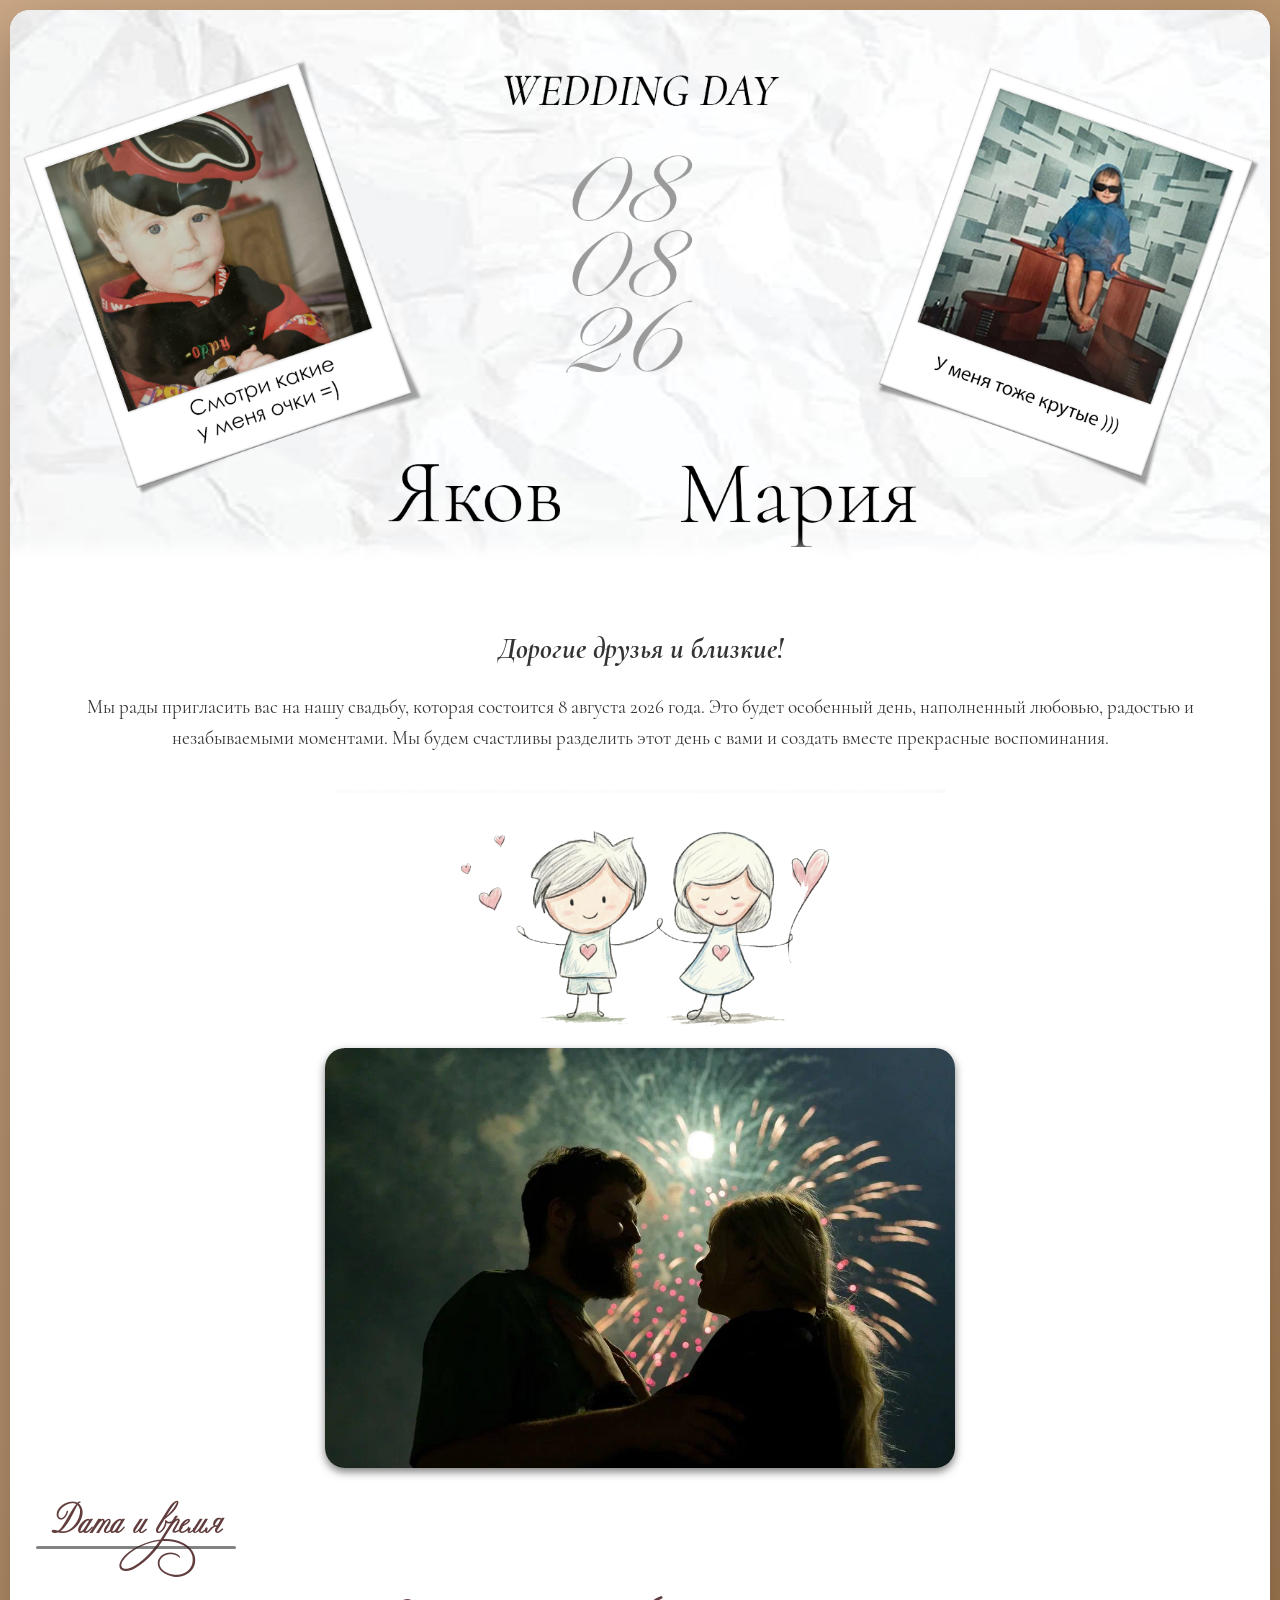
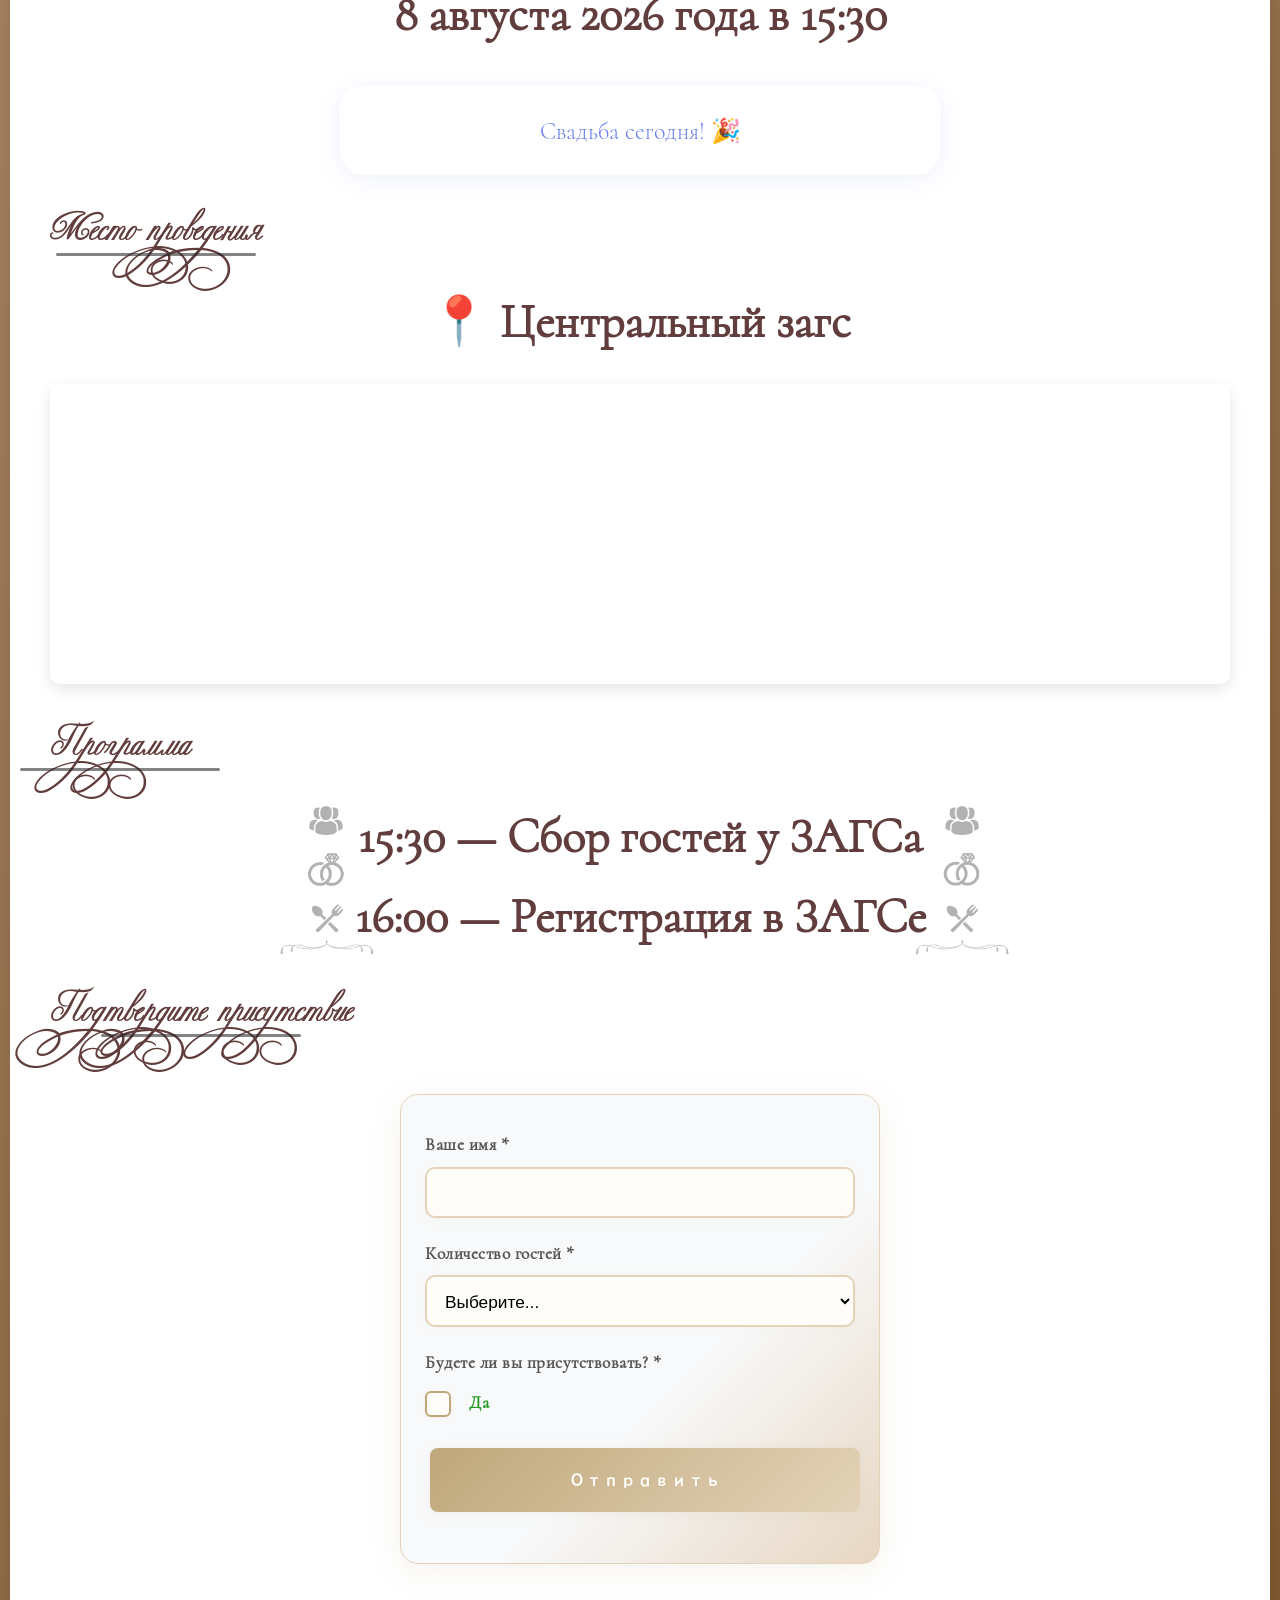
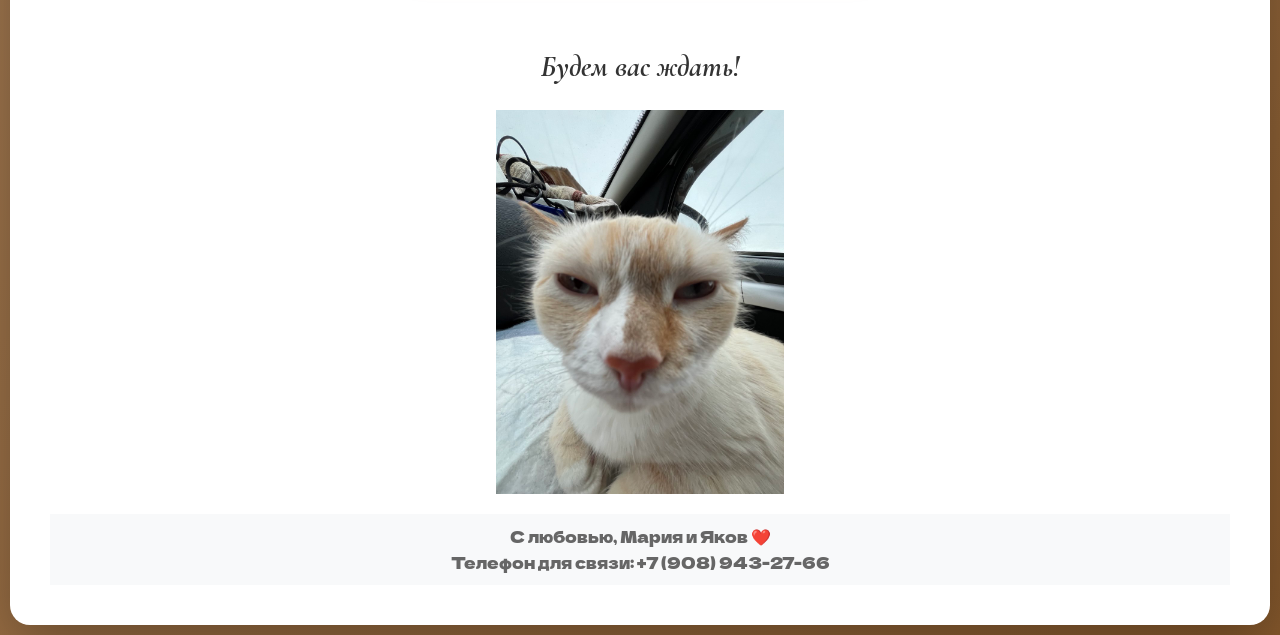
==== index.html @ e30c36a6 "FCommit" ====
<!DOCTYPE html>
<html lang="ru">
<head>
    <meta charset="UTF-8">
    <meta name="viewport" content="width=device-width, initial-scale=1.0">
    <title>Приглашение на свадьбу</title>
    
    <link rel="stylesheet" href="css/style.css">
</head>
<body>
    <div class="container">
        <!-- ХЕДЕР -->
        <div class="header">
            <div class="header-content">
                <!--<h1>Яков & Мария</h1>
                <p>Приглашают вас на нашу роспись</p> -->
            </div>
        </div>

        <!--    НЕБОЛЬШОЕ ПРИВЕТСВИЕ -->
        <div class="welcome">
            <h1>Дорогие друзья и близкие!</h1>
            <p>Мы рады пригласить вас на нашу свадьбу, которая состоится
                8 августа 2026 года. Это будет особенный день, наполненный любовью,
                радостью и незабываемыми моментами.
                Мы будем счастливы разделить этот день с вами и создать вместе прекрасные воспоминания.
            </p>
            <img src="images/Cheldren.png" alt="Дети" />
        </div>

        <!--    НЕБОЛЬШОЕ ПРИВЕТСВИЕ 2-->
            <div class="welcome_two">
                <img src="images/2Cat.jpg" alt='2Cat.jpg'>
            </div>


        <!-- КОНТЕНТ -->
        <div class="content">
            <!-- ДАТА И ВРЕМЯ -->
            <div class="section">
                <h2>Дата и время</h2>
                <p><strong>8 августа 2026 года в 15:30</strong></p>

                <!-- ТАЙМЕР -->
                <div class="timer" id="countdown">
                    <div class="timer-item">
                        <div class="timer-number" id="days">00</div>
                        <div class="timer-label">Дней</div>
                    </div>
                    <div class="timer-item">
                        <div class="timer-number" id="hours">00</div>
                        <div class="timer-label">Часов</div>
                    </div>
                    <div class="timer-item">
                        <div class="timer-number" id="minutes">00</div>
                        <div class="timer-label">Минут</div>
                    </div>
                    <div class="timer-item">
                        <div class="timer-number" id="seconds">00</div>
                        <div class="timer-label">Секунд</div>
                    </div>
                </div>
            </div>

            <!-- МЕСТО ПРОВЕДЕНИЯ -->
            <div class="section">
                <h2>Место проведения</h2>
                <p>📍 <strong>Центральный загс</strong></p>
                <p></p>
                <iframe 
                    class="map" 
                    src="https://www.google.com/maps/embed?pb=!1m18!1m12!1m3!1d1134.2975005679677!2d86.10061921760914!3d55.34761691725315!2m3!1f0!2f0!3f0!3m2!1i1024!2i768!4f13.1!3m3!1m2!1s0x42d80951a2f78921%3A0xef7cb208becdeedb!2z0JfQkNCT0KEg0KbQtdC90YLRgNCw0LvRjNC90L7Qs9C-INGA0LDQudC-0L3QsCDQsy4g0JrQtdC80LXRgNC-0LLQvg!5e0!3m2!1sru!2suk!4v1783356053910!5m2!1sru!2suk" width="600" height="450" style="border:0;" allowfullscreen="" loading="lazy" referrerpolicy="strict-origin-when-cross-origin">
                    frameborder="0" 
                    allowfullscreen>
                </iframe>
            </div>

            <!-- ПРОГРАММА -->
            <div class="section program">
                <h2>Программа</h2>
                <p><strong>15:30 — Сбор гостей у ЗАГСа </strong> </p>
                <p><strong>16:00 — Регистрация в ЗАГСе </strong></p>
            </div>

            <!-- ФОРМА ОТВЕТА -->
            <div class="section">
                <h2>Подтвердите присутствие</h2>
                <form class="rsvp-form" id="rsvpForm">
                    <div class="form-group">
                        <label for="name">Ваше имя *</label>
                        <input type="text" id="name" required>
                    </div>
                    <div class="form-group">
                        <label for="guests">Количество гостей *</label>
                        <select id="guests" required>
                            <option value="">Выберите...</option>
                            <option value="1">1 гость</option>
                            <option value="2">2 гостя</option>
                            <option value="3">3 гостя</option>
                            <option value="4">4 гостя</option>
                        </select>
                    </div>
                    <div class="form-group toggle-group">
                        <label for="attendanceToggle">Будете ли вы присутствовать? *</label>
                        <div class="toggle-switch">
                            <input type="checkbox" id="attendanceToggle" name="attendance" />
                            <label class="toggle-label" for="attendanceToggle">
                                <span class="toggle-inner"></span>
                                <span class="toggle-switch-text">
                                    <span class="yes">Да</span>
                                </span>
                            </label>
                        </div>
                    </div>
                    <div class="form-group toggle-group">
                    <button type="submit" class="submit-btn">Отправить</button>
                </form>
            </div>
        </div>

        <div class="welcome">
            <h1>Будем вас ждать!</h1>
            <img src="images/1Cat.jpg" alt="Снежинка" />
        </div>


        <!-- ФУТЕР -->
        <div class="footer">
            <p>С любовью, Мария и Яков ❤️</p>
            <p>Телефон для связи: +7 (908) 943-27-66</p>
        </div>
    </div>

    <!-- ПОДКЛЮЧЕНИЕ СКРИПТОВ -->
    <script src="js/script.js"></script>
</body>
</html>
---- css/style.css ----
/* ===== ПОДКЛЮЧЕНИЕ ШРИФТОВ ===== */
/* ===== ПОДКЛЮЧЕНИЕ ШРИФТОВ ===== */
@font-face {
    font-family: 'Caravan';
    src: url('../fonts/Caravan.otf') format('opentype');
    font-display: swap;
}


@font-face {
    font-family: 'La Diosa';
    src: url('../fonts/josefkpaneuropean2.otf') format('truetype');
    font-display: swap;
}
@font-face {
    font-family: 'UDDigiKyokashoStd';
    src: url('../fonts/UDDigiKyokashoStd-Bold.otf') format('truetype');
    font-display: swap;
}

@font-face {
    font-family: 'josefkpaneuropean2';
    src: url('../fonts/josefkpaneuropean2.otf') format('truetype');
    font-display: swap;
}

@font-face {
    font-family: 'DelaGothicOne-Regular';
    src: url('../fonts/DelaGothicOne-Regular.ttf') format('truetype');
    font-display: swap;
}

@font-face {
    font-family: 'ekaterinavelikayatwo';
    src: url('../fonts/ekaterinavelikayatwo.ttf') format('truetype');
    font-display: swap;
}

@font-face {
    font-family: 'Cormorant-BoldItalic';
    src: url('../fonts/Cormorant-BoldItalic.ttf') format('truetype');
    font-display: swap;
}
@font-face {
    font-family: 'Cormorant-Regular';
    src: url('../fonts/Cormorant-Regular.ttf') format('truetype');
    font-display: swap;
}
@font-face {
    font-family: 'Cormorant-Light';
    src: url('../fonts/Cormorant-Light.ttf') format('truetype');
    font-display: swap;
}

/* ===== СБРОС СТИЛЕЙ ===== */
* {
    margin: 0;
    padding: 0;
    box-sizing: border-box;
}

/* ===== ОСНОВНЫЕ СТИЛИ ===== */
body {
    font-family: 'DelaGothicOne-Regular';
    line-height: 1.6;
    color: #333;
    background: linear-gradient(135deg, #CCA987 0%, #85582C 100%);
    min-height: 100vh;
    padding: 10px;
}

.container {
    max-width: 100%;
    margin: 0 auto;
    background: white;
    border-radius: 20px;
    box-shadow: 0 20px 60px rgba(0,0,0,0.3);
    overflow: hidden;
}

/* ===== ХЕДЕР С ФОТО ===== */
.header {
    font-family: 'josefkpaneuropean2', 'Caravan', 'Segoe UI', Tahoma, Geneva, Verdana, sans-serif;
    position: relative;
    min-height: 220px;
    height: 45vw;
    max-height: 800px;
    aspect-ratio: 16/7;
    width: 100%;
    background-image: url(../images/Head.png);
    background-size: cover;
    background-position: center;
    background-repeat: no-repeat;
    display: flex;
    align-items: center;
    justify-content: center;
    text-align: center;
    color: white;
    transition: height 0.3s, min-height 0.3s;
}

.header::before {
    content: '';
    position: absolute;
    top: 0;
    left: 0;
    width: 100%;
    height: 100%;
    /*background: rgba(80, 45, 45, 0.565);*/
}

.header-content {
    position: relative;
    z-index: 1;
    padding: 20px;
}

.header h1 {
    font-family: 'Cormorant-Light';
    font-size: 5rem;
    line-height: 0.95;
    margin-bottom: 10px;
    text-shadow: 2px 2px 4px rgba(0,0,0,0.5);
}

.header p {
    font-family:  'Cormorant-Light', cursive;
    font-size: 2.5rem;
    line-height: 3;
    opacity: 0.7;
    text-shadow: 2px 2px 4px rgba(0,0,0,0.5);
}

/* Apply the josefkpaneuropean2 font to main headings */
h1, h2 {
    font-family: 'josefkpaneuropean2', 'La Diosa', 'Caravan', sans-serif;
}

/* ===== welcome ===== */
.welcome {
    display: flex;
    flex-direction: column;
    align-items: center;
    justify-content: flex-start;
    gap: 20px;
    min-height: 200px;
    height: auto;
    max-height: 800px;
    font-family: Cormorant-Regular;
    font-size: 1.5vw;
    padding: 40px 20px 20px 20px;
    text-align: center;
    box-sizing: border-box;
    word-break: break-word;
    overflow: hidden;
    
}
.welcome img {
    display: block;
    max-width: 100%;
    width: 50%;
    height: auto;
    margin: 0 auto;

    object-fit: contain;
    max-height: 30vw;
    
}

/* ===== welcome 2 ===== */

.welcome_two img{

    display: block;       /* Делаем картинку блочным элементом */
    margin: 0 auto;       /* Центрируем по горизонтали */
    border-radius: 20px;  /* Скругление углов (чем больше число, тем круглее) */
    box-shadow: 0 4px 8px rgba(0, 0, 0, 0.5); /* Тень: сдвиг, размытие, цвет */
    
    max-width: 50%;      /* Адаптивность */
    height: auto;         /* Сохранение пропорций */
}

@media (max-width: 1024px) {
    .welcome {
        font-size: 1.5rem;
        padding: 20px 10px 10px 10px;
        gap: 12px;
        max-height: 300px;
    }
    .welcome img {
        max-width: 60vw;
        max-height: 20vw;
        
    }
}

@media (max-width: 600px) {
    .welcome {
        font-size: 1rem;
        padding: 8px 2vw 2vw 2vw;
        gap: 6px;
        max-height: 180px;
    }
    .welcome img {
        max-width: 90vw;
        max-height: 30vw;
        border-radius: 8px;
    }
}

.welcome h1{
    font-family: Cormorant-BoldItalic;
    font-size: 150%;
}


/* ===== ОСНОВНОЙ КОНТЕНТ ===== */
.content {
    padding: 40px;
}

.section {
    margin-bottom: 40px;
}

.section h2 {
    font-family: 'ekaterinavelikayatwo';
    font-size: 1.8rem;
    color: #613d3d;
    margin-bottom: 20px;
    text-align: center;
    position: relative;
    display: inline-block;
}

.section h2::after {
    content: '';
    position: absolute;
    bottom: 5px;
    left: 50%;
    transform: translateX(-50%);
    width: 200px;
    height: 3px;
    background: rgba(36, 36, 36, 0.565);
    border-radius: 3px;
}

.section p {
    font-family: 'Cormorant-Light';
    margin-top: 3px;
    font-size: 3rem;
    text-align: center;
    color: #613d3d;
}

.section.section.program{
    background-image: url(../images/Disign_InformTime.png);
    background-size: cover;
    background-position: center;
    background-repeat: no-repeat;
    
}

.section.program p{
    font-family: 'Cormorant-Light';
    margin-top: 3px;
    font-size: 3rem;
    text-align: center;
    color: #613d3d;
}


/* ===== ТАЙМЕР ===== */
.timer {
    display: flex;
    justify-content: center;
    align-items: center;
    gap: 32px;
    margin-top: 32px;
    flex-wrap: nowrap;
    background: rgba(255,255,255,0.7);
    border-radius: 24px;
    box-shadow: 0 4px 24px rgba(102, 126, 234, 0.10);
    padding: 24px 16px;
    max-width: 600px;
    margin-left: auto;
    margin-right: auto;
}

.timer-item {
    display: flex;
    flex-direction: column;
    align-items: center;
    justify-content: center;
    text-align: center;
    min-width: 80px;
    margin: 0 8px;
    background: #f6f3ef;
    border-radius: 16px;
    box-shadow: 0 2px 8px rgba(204, 186, 153, 0.10);
    padding: 18px 10px 10px 10px;
    transition: transform 0.2s, box-shadow 0.2s;
}


.timer-number {
    font-size: 3.2rem;
    font-weight: 700;
    color: #725F4C;
    letter-spacing: 2px;
    text-shadow: 0 2px 8px rgba(204, 186, 153, 0.10);
    margin-bottom: 4px;
    transition: color 0.3s;
}

.timer-label {
    font-size: 1rem;
    color: #8d7b6a;
    text-transform: uppercase;
    letter-spacing: 1.5px;
    font-family: 'Cormorant-Light';
    opacity: 0.85;
}
@media (max-width: 600px) {
    .timer {
        gap: 6px;
        padding: 10px 4px;
        max-width: 100%;
        flex-wrap: nowrap;
    }
    .timer-item {
        min-width: 0;
        flex: 1;
        padding: 8px 2px 6px 2px;
        border-radius: 10px;
        margin: 0 2px;
    }
    .timer-number {
        font-size: 1.35rem;
        letter-spacing: 0.5px;
    }
    .timer-label {
        font-size: 0.6rem;
        letter-spacing: 0.4px;
    }
}

/* ===== КАРТА ===== */
.map {
    width: 100%;
    height: 300px;
    border-radius: 10px;
    overflow: hidden;
    margin-top: 20px;
    box-shadow: 0 5px 15px rgba(0,0,0,0.1);
}

/* ===== ФОРМА ОТВЕТА ===== */
.rsvp-form {
    background: linear-gradient(135deg, #f8f9fa 60%, #e7d6c2 100%);
    padding: 36px 24px 28px 24px;
    border-radius: 18px;
    margin-top: 32px;
    box-shadow: 0 8px 32px rgba(204, 186, 153, 0.18);
    border: 1.5px solid #e3d3b8;
    max-width: 480px;
    margin-left: auto;
    margin-right: auto;
    position: relative;
    overflow: hidden;
    transition: box-shadow 0.3s;
    font-family: 'Cormorant-Regular', serif;
    backdrop-filter: blur(2px);
}
.rsvp-form:hover {
    box-shadow: 0 16px 48px rgba(204, 186, 153, 0.28);
}

.form-group {
    margin-bottom: 20px;
    display: flex;
    flex-direction: column;
    align-items: flex-start;
}

.form-group label {
    display: block;
    margin-bottom: 8px;
    font-weight: 600;
    color: #555;
    font-size: 1.08rem;
    letter-spacing: 0.5px;
}

.form-group input,
.form-group textarea,
.form-group select {
    width: 100%;
    padding: 14px 14px 12px 14px;
    border: 2px solid #e3d3b8;
    border-radius: 10px;
    font-size: 1.08rem;
    background: #fffdfa;
    box-shadow: 0 2px 8px rgba(204, 186, 153, 0.06);
    margin-bottom: 2px;
    transition: border-color 0.3s, box-shadow 0.3s;
    outline: none;
}

.form-group input:focus,
.form-group textarea:focus,
.form-group select:focus {
    outline: none;
    border-color: #bfa77a;
    box-shadow: 0 0 0 2px #e3d3b8;
}

.submit-btn {
    font-family: 'UDDigiKyokashoStd';
    width: 100%;
    padding: 16px;
    background: linear-gradient(135deg, #bfa77a 0%, #e3d3b8 100%);
    color: #fffdfa;
    border: none;
    border-radius: 12px;
    font-size: 1.18rem;
    font-weight: 700;
    cursor: pointer;
    box-shadow: 0 2px 12px rgba(204, 186, 153, 0.13);
    letter-spacing: 1px;
    margin-top: 8px;
    transition: transform 0.2s, box-shadow 0.2s, background 0.3s;
    text-shadow: 0 1px 2px #bfa77a33;
}

.submit-btn:hover {
    transform: translateY(-3px) scale(1.03);
    box-shadow: 0 12px 32px rgba(191, 167, 122, 0.18);
    background: linear-gradient(135deg, #a88c5d 0%, #ccb299 100%);
    filter: brightness(1.04);
}

.submit-btn:active {
    transform: translateY(0) scale(0.98);
}
/* Toggle Switch Styles */
.toggle-group {
    width: 100%;
    margin-bottom: 18px;
    display: flex;
    flex-direction: column;
    align-items: flex-start;
}
.toggle-switch {
    display: flex;
    align-items: center;
    gap: 10px;
    margin-top: 4px;
    position: relative;
}
.toggle-switch input[type="checkbox"] {
    display: none;
}
.toggle-label {
    display: flex;
    align-items: center;
    cursor: pointer;
    font-size: 1.08rem;
    font-family: 'Cormorant-Regular', serif;
    user-select: none;
    position: relative;
    padding-left: 32px;
    min-height: 28px;
}
.toggle-label:before {
    content: '';
    position: absolute;
    left: 0;
    top: 2px;
    width: 22px;
    height: 22px;
    border: 2px solid #bfa77a;
    border-radius: 6px;
    background: #fffdfa;
    box-shadow: 0 1px 4px #ccb29922;
    transition: border-color 0.2s, background 0.2s;
}
.toggle-switch input[type="checkbox"]:checked + .toggle-label:before {
    background: #bfa77a;
    border-color: #bfa77a;
}
.toggle-label:after {
    content: '';
    position: absolute;
    left: 6px;
    top: 8px;
    width: 10px;
    height: 6px;
    border-left: 3px solid #fffdfa;
    border-bottom: 3px solid #fffdfa;
    opacity: 0;
    transform: scale(0.8) rotate(-45deg);
    transition: opacity 0.2s, transform 0.2s;
}
.toggle-switch input[type="checkbox"]:checked + .toggle-label:after {
    opacity: 1;
    transform: scale(1) rotate(-45deg);
}
.toggle-switch-text {
    margin-left: 12px;
    font-size: 1.08rem;
    color: #725F4C;
    font-family: 'Cormorant-Regular', serif;
    min-width: 60px;
}
.toggle-switch-text .yes {
    color: #269926;
    font-weight: 600;
}
.toggle-switch-text .no {
    color: #BF3030;
    font-weight: 600;
}
.toggle-switch-text .yes {
    color: #269926;
    font-weight: 600;
}
.toggle-switch-text .no {
    color: #BF3030;
    font-weight: 600;
}

/* Preferences checkboxes */
.preferences-checkboxes {
    display: flex;
    flex-wrap: wrap;
    gap: 10px 18px;
    margin-top: 6px;
}
.preferences-checkboxes label {
    display: flex;
    align-items: center;
    gap: 6px;
    font-size: 1rem;
    background: #f8f9fa;
    border-radius: 8px;
    padding: 4px 10px;
    box-shadow: 0 1px 4px #ccb29922;
    cursor: pointer;
    transition: background 0.2s;
}
.preferences-checkboxes label:hover {
    background: #e3d3b8;
}
.preferences-checkboxes input[type="checkbox"] {
    accent-color: #bfa77a;
    width: 18px;
    height: 18px;
    border-radius: 4px;
    margin: 0;
}
@media (max-width: 600px) {
    .rsvp-form {
        padding: 12px 2vw 10px 2vw;
        border-radius: 8px;
        max-width: 98vw;
    }
    .form-group input,
    .form-group textarea,
    .form-group select {
        font-size: 0.98rem;
        padding: 10px 8px 8px 8px;
        border-radius: 6px;
    }
    .submit-btn {
        font-size: 1rem;
        padding: 12px;
        border-radius: 8px;
    }
}

/* ===== ФУТЕР ===== */
.footer {
    text-align: center;
    padding: 10px;
    background: #f8f9fa;
    color: #666;
    font-size: 1rem;
    font-family: 'DelaGothicOne-Regular';
}

/* ===== АДАПТИВНОСТЬ ===== */
@media (max-width: 768px) {
    .header h1 {
        font-size: 2rem;
    }

    .header p {
        font-size: 1.2rem;
    }

    .content {
        padding: 20px;
    }

    .timer {
        flex-direction: column;
        align-items: center;
    }

    .timer-item {
        width: 100%;
        margin: 10px 0;
    }
}

/* ===== ДОПОЛНИТЕЛЬНАЯ АДАПТИВНОСТЬ ===== */
@media (max-width: 1024px) {
    .header {
        height: 300px;
        min-height: 140px;
        aspect-ratio: 16/9;
    }
    .header h1 {
        font-size: 3rem;
    }
    .header p {
        font-size: 1.5rem;
    }
    .content {
        padding: 20px;
    }
    .section h2 {
        font-size: 1.3rem;
    }
    .section p {
        font-size: 1.5rem;
    }
}

@media (max-width: 600px) {
    body {
        padding: 5px;
    }
    .container {
        border-radius: 10px;
        box-shadow: 0 5px 15px rgba(0,0,0,0.15);
    }
    .header {
        height: 140px;
        min-height: 80px;
        aspect-ratio: 16/11;
        padding: 10px 0;
    }
    .header-content {
        padding: 5px;
    }
    .header h1 {
        font-size: 1.3rem;
        margin-bottom: 5px;
    }
    .header p {
        font-size: 1rem;
        line-height: 1.5;
    }
    .content {
        padding: 8px;
    }
    .section {
        margin-bottom: 20px;
    }
    .section h2 {
        font-size: 1rem;
        width: 100%;
    }
    .section h2::after {
        width: 80px;
    }
    .section p {
        font-size: 1rem;
    }
    .map {
        height: 180px;
    }
    .rsvp-form {
        padding: 10px;
    }
    .submit-btn {
        padding: 10px;
        font-size: 1rem;
    }
}

@media (max-width: 400px) {
    .header {
        height: 80px;
        min-height: 40px;
        aspect-ratio: 16/13;
    }
    .header h1 {
        font-size: 1rem;
    }
    .header p {
        font-size: 0.8rem;
    }
    .section h2 {
        font-size: 0.8rem;
    }
    .section p {
        font-size: 0.8rem;
    }
    .submit-btn {
        font-size: 0.9rem;
    }
}

/* ===== СТИЛИ ДЛЯ АДМИН КНОПОК ===== */
.section button {
    margin: 5px;
    cursor: pointer;
    border: none;
    border-radius: 8px;
    font-size: 1rem;
    font-weight: 600;
    transition: transform 0.2s, box-shadow 0.2s;
}

.section button:hover {
    transform: translateY(-2px);
    box-shadow: 0 5px 15px rgba(0,0,0,0.2);
}

.section button:active {
    transform: translateY(0);
}


/* ===== ИСПОЛЬЗОВАНИЕ ШРИФТОВ ===== */
/* Убрана повторная переопределяющая секция body — основной шрифт уже задан выше */
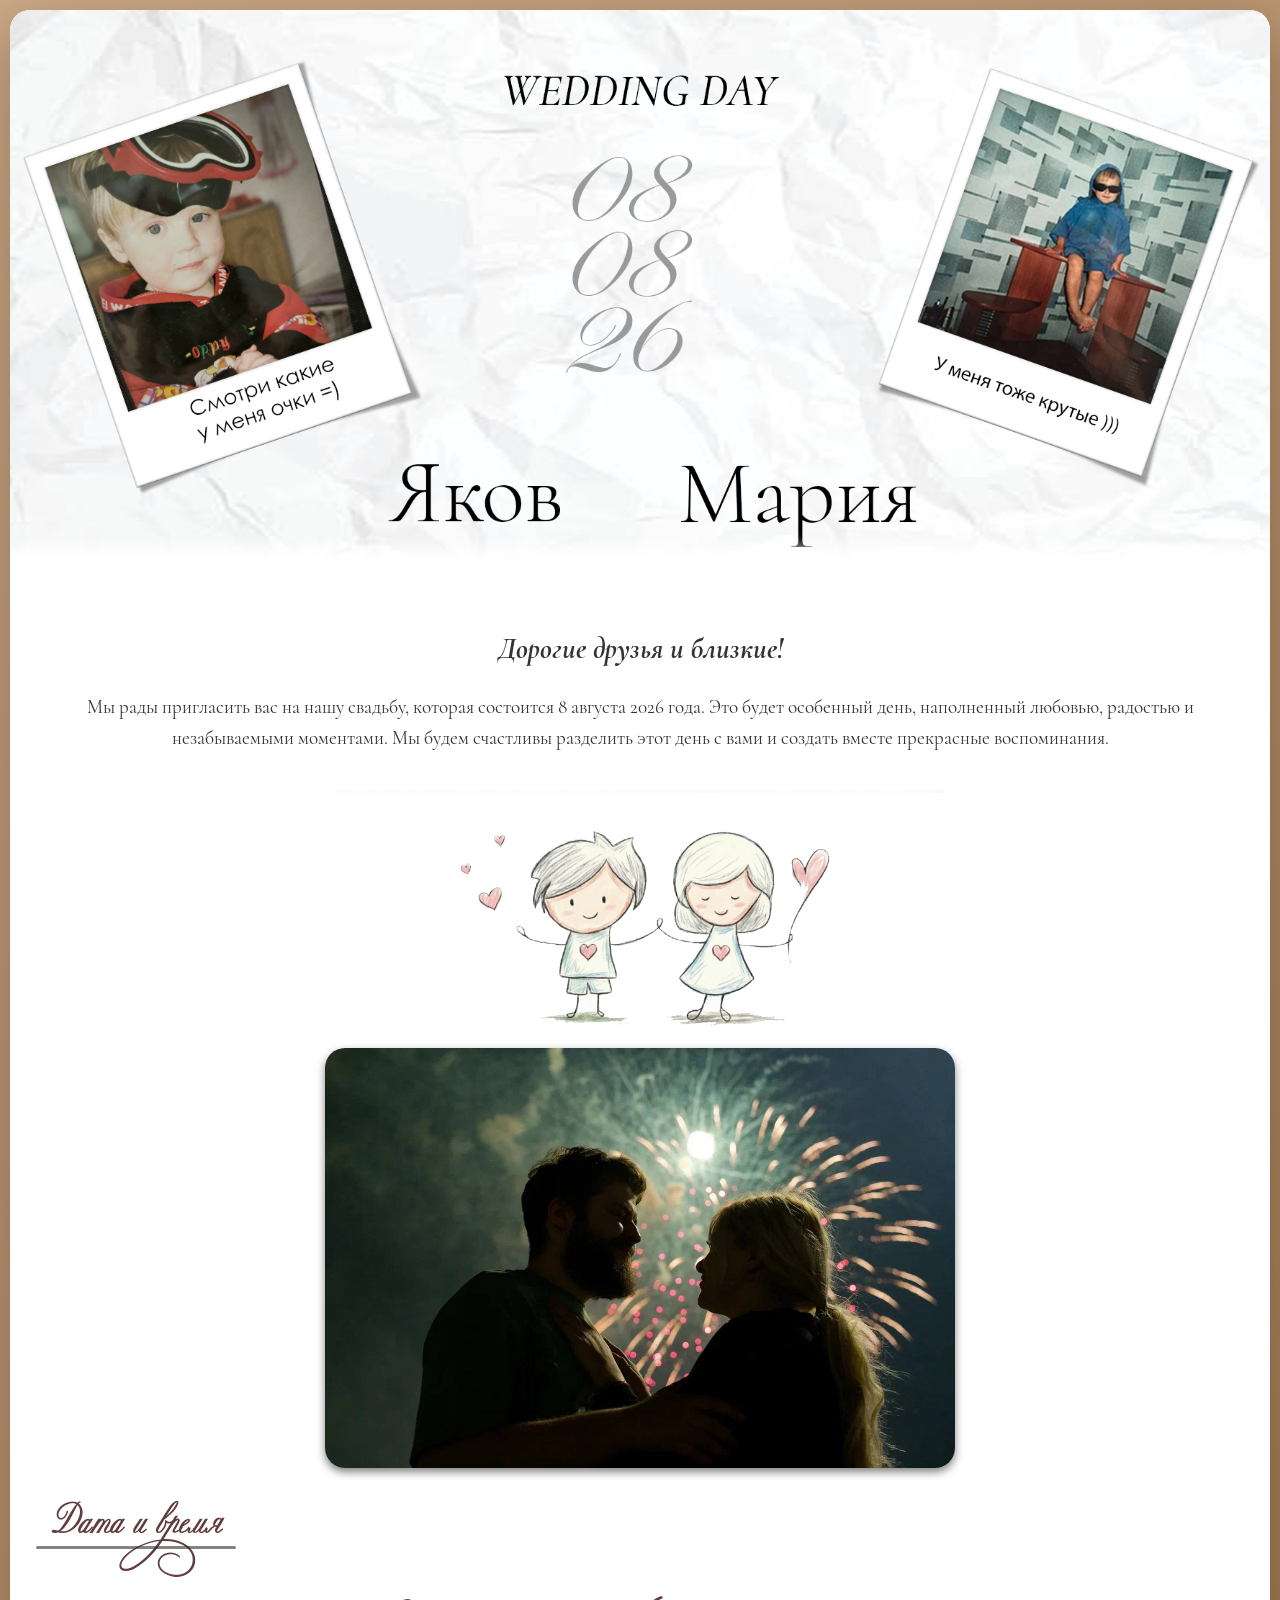
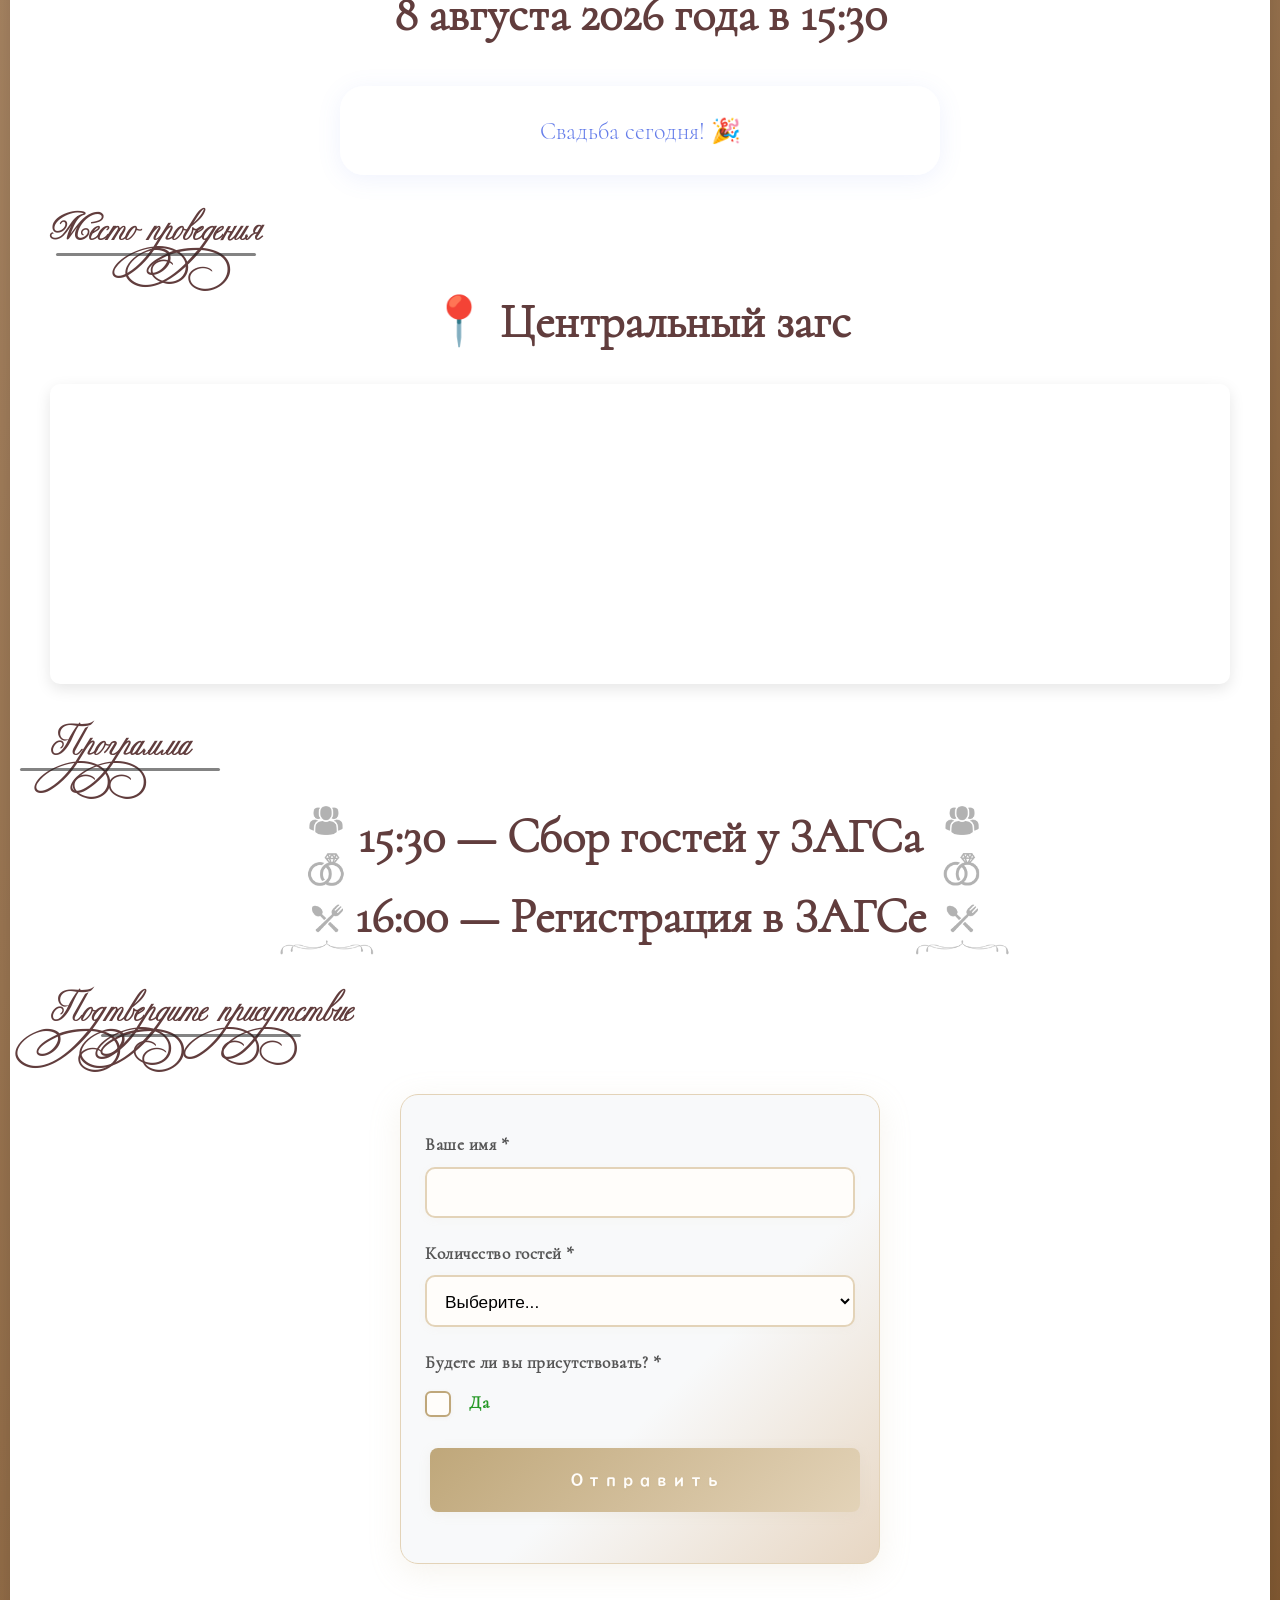
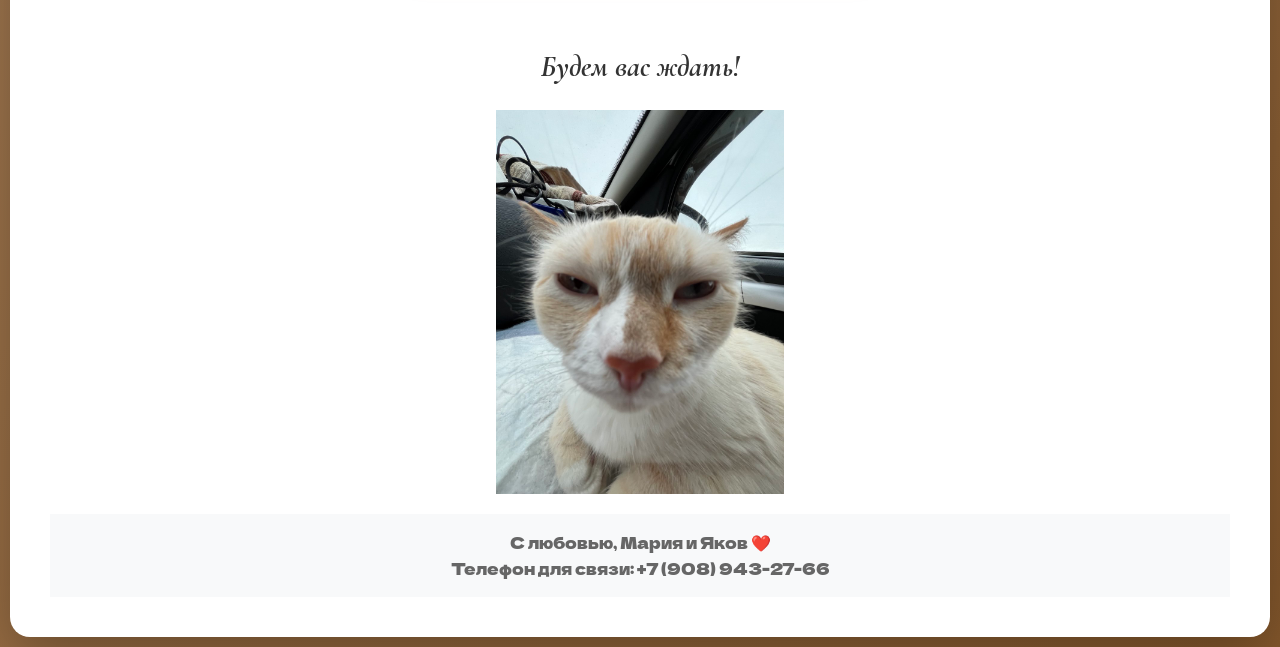
==== commit 62b48059: "add google apps" ====
--- a/index.html
+++ b/index.html
@@ -132,6 +132,7 @@
     </div>
 
     <!-- ПОДКЛЮЧЕНИЕ СКРИПТОВ -->
+    <script src="js/storage.js"></script>
     <script src="js/script.js"></script>
 </body>
 </html>
--- a/css/style.css
+++ b/css/style.css
@@ -57,6 +57,14 @@
     margin: 0;
     padding: 0;
     box-sizing: border-box;
+}
+
+:root {
+    --content-width: min(100%, 960px);
+}
+
+html {
+    -webkit-text-size-adjust: 100%;
 }
 
 /* ===== ОСНОВНЫЕ СТИЛИ ===== */
@@ -67,6 +75,7 @@
     background: linear-gradient(135deg, #CCA987 0%, #85582C 100%);
     min-height: 100vh;
     padding: 10px;
+    overflow-x: hidden;
 }
 
 .container {
@@ -153,31 +162,31 @@
     box-sizing: border-box;
     word-break: break-word;
     overflow: hidden;
-    
-}
+}
+
 .welcome img {
     display: block;
     max-width: 100%;
     width: 50%;
     height: auto;
     margin: 0 auto;
-
     object-fit: contain;
     max-height: 30vw;
-    
 }
 
 /* ===== welcome 2 ===== */
-
-.welcome_two img{
-
-    display: block;       /* Делаем картинку блочным элементом */
-    margin: 0 auto;       /* Центрируем по горизонтали */
-    border-radius: 20px;  /* Скругление углов (чем больше число, тем круглее) */
-    box-shadow: 0 4px 8px rgba(0, 0, 0, 0.5); /* Тень: сдвиг, размытие, цвет */
-    
-    max-width: 50%;      /* Адаптивность */
-    height: auto;         /* Сохранение пропорций */
+.welcome_two img {
+    display: block;
+    margin: 0 auto;
+    border-radius: 20px;
+    box-shadow: 0 4px 8px rgba(0, 0, 0, 0.5);
+    max-width: 50%;
+    height: auto;
+}
+
+.welcome h1 {
+    font-family: Cormorant-BoldItalic;
+    font-size: 150%;
 }
 
 @media (max-width: 1024px) {
@@ -190,7 +199,6 @@
     .welcome img {
         max-width: 60vw;
         max-height: 20vw;
-        
     }
 }
 
@@ -199,24 +207,27 @@
         font-size: 1rem;
         padding: 8px 2vw 2vw 2vw;
         gap: 6px;
-        max-height: 180px;
+        max-height: none;
     }
     .welcome img {
+        width: 100%;
         max-width: 90vw;
-        max-height: 30vw;
+        max-height: none;
         border-radius: 8px;
     }
-}
-
-.welcome h1{
-    font-family: Cormorant-BoldItalic;
-    font-size: 150%;
+    .welcome_two img {
+        width: 100%;
+        max-width: 90vw;
+        border-radius: 8px;
+    }
 }
 
 
 /* ===== ОСНОВНОЙ КОНТЕНТ ===== */
 .content {
     padding: 40px;
+    max-width: 100%;
+    margin: 0 auto;
 }
 
 .section {
@@ -302,7 +313,6 @@
     transition: transform 0.2s, box-shadow 0.2s;
 }
 
-
 .timer-number {
     font-size: 3.2rem;
     font-weight: 700;
@@ -321,26 +331,28 @@
     font-family: 'Cormorant-Light';
     opacity: 0.85;
 }
+
 @media (max-width: 600px) {
     .timer {
-        gap: 6px;
-        padding: 10px 4px;
+        display: grid;
+        grid-template-columns: repeat(2, minmax(0, 1fr));
+        gap: 8px;
+        padding: 10px 8px;
         max-width: 100%;
-        flex-wrap: nowrap;
     }
     .timer-item {
         min-width: 0;
         flex: 1;
-        padding: 8px 2px 6px 2px;
+        padding: 10px 6px;
         border-radius: 10px;
-        margin: 0 2px;
+        margin: 0;
     }
     .timer-number {
         font-size: 1.35rem;
         letter-spacing: 0.5px;
     }
     .timer-label {
-        font-size: 0.6rem;
+        font-size: 0.7rem;
         letter-spacing: 0.4px;
     }
 }
@@ -353,6 +365,12 @@
     overflow: hidden;
     margin-top: 20px;
     box-shadow: 0 5px 15px rgba(0,0,0,0.1);
+}
+
+@media (max-width: 600px) {
+    .map {
+        height: 180px;
+    }
 }
 
 /* ===== ФОРМА ОТВЕТА ===== */
@@ -561,9 +579,10 @@
 }
 @media (max-width: 600px) {
     .rsvp-form {
-        padding: 12px 2vw 10px 2vw;
+        padding: 14px 12px 12px;
         border-radius: 8px;
-        max-width: 98vw;
+        width: 100%;
+        max-width: 100%;
     }
     .form-group input,
     .form-group textarea,
@@ -582,7 +601,7 @@
 /* ===== ФУТЕР ===== */
 .footer {
     text-align: center;
-    padding: 10px;
+    padding: 16px 12px;
     background: #f8f9fa;
     color: #666;
     font-size: 1rem;
@@ -647,24 +666,24 @@
         box-shadow: 0 5px 15px rgba(0,0,0,0.15);
     }
     .header {
-        height: 140px;
-        min-height: 80px;
-        aspect-ratio: 16/11;
+        height: clamp(150px, 38vw, 220px);
+        min-height: 120px;
+        aspect-ratio: 16/10;
         padding: 10px 0;
     }
     .header-content {
-        padding: 5px;
+        padding: 8px;
     }
     .header h1 {
-        font-size: 1.3rem;
+        font-size: clamp(1.25rem, 5vw, 1.7rem);
         margin-bottom: 5px;
     }
     .header p {
-        font-size: 1rem;
-        line-height: 1.5;
+        font-size: 0.95rem;
+        line-height: 1.4;
     }
     .content {
-        padding: 8px;
+        padding: 12px;
     }
     .section {
         margin-bottom: 20px;
@@ -680,10 +699,8 @@
         font-size: 1rem;
     }
     .map {
-        height: 180px;
-    }
-    .rsvp-form {
-        padding: 10px;
+        height: 200px;
+        min-height: 180px;
     }
     .submit-btn {
         padding: 10px;
